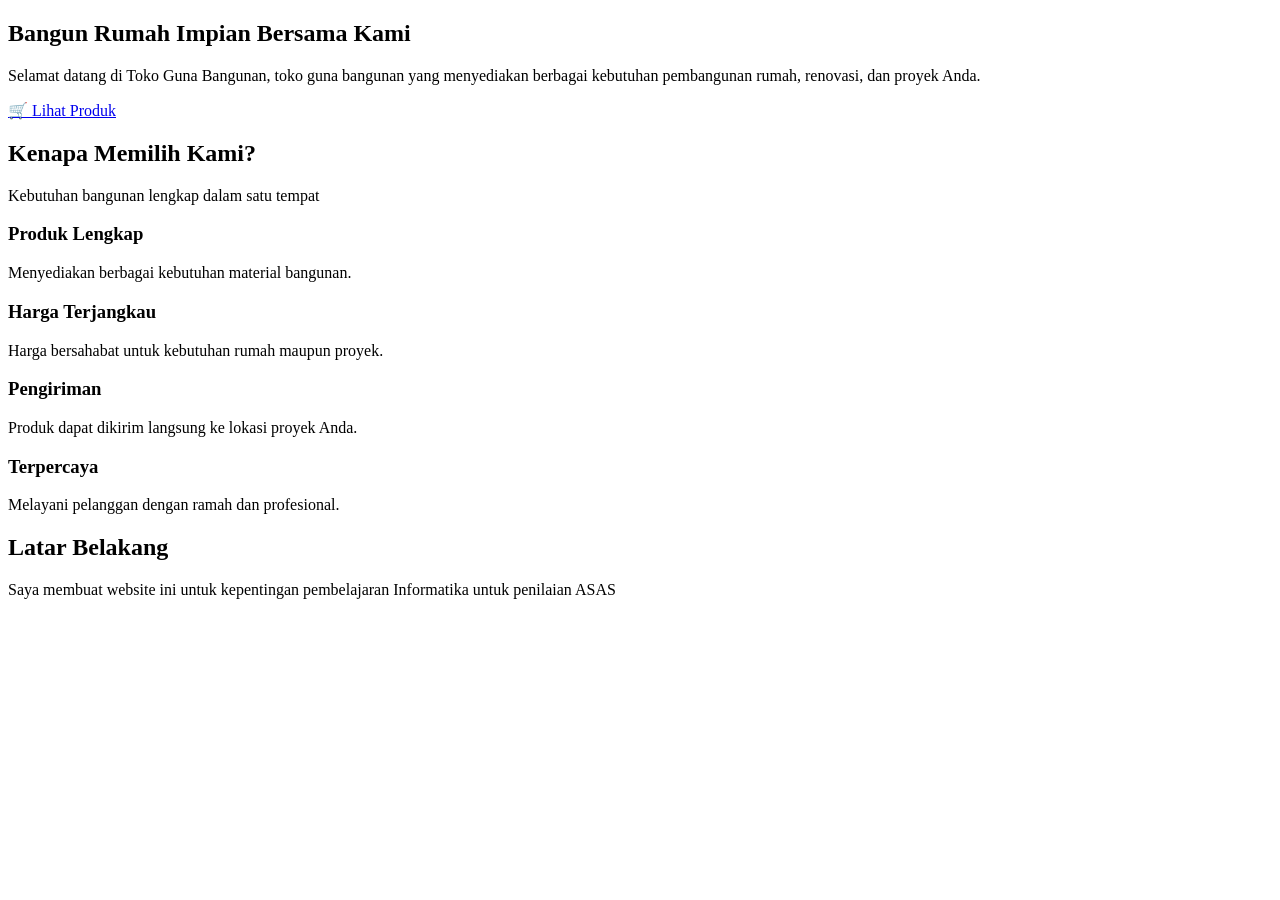
==== home2.html @ 53c45f37 "Add background section to home2.html" ====
<!DOCTYPE html>
<html lang="id">

<head>
    <meta charset="UTF-8">

    <title>Home</title>

    <link rel="stylesheet" href="style.css">
</head>

<body>

<section class="hero">

    <div class="hero-content">

        <h1>
            Bangun Rumah Impian
            <span>Bersama Kami</span>
        </h1>

        <p>
            Selamat datang di Toko Guna Bangunan,
            toko guna bangunan yang menyediakan
            berbagai kebutuhan pembangunan rumah,
            renovasi, dan proyek Anda.
        </p>

        <a href="produk2.html" class="btn">
            🛒 Lihat Produk
        </a>

    </div>

</section>


<section class="container">

    <div class="section-title">

        <h1>Kenapa Memilih Kami?</h1>

        <p>
            Kebutuhan bangunan lengkap dalam satu tempat
        </p>

    </div>


    <div class="product-grid">

        <div class="card">

            <h3>Produk Lengkap</h3>

            <p>
                Menyediakan berbagai kebutuhan
                material bangunan.
            </p>

        </div>


        <div class="card">

            <h3>Harga Terjangkau</h3>

            <p>
                Harga bersahabat untuk kebutuhan
                rumah maupun proyek.
            </p>

        </div>


        <div class="card">

            <h3> Pengiriman</h3>

            <p>
                Produk dapat dikirim langsung
                ke lokasi proyek Anda.
            </p>

        </div>


        <div class="card">

            <h3>Terpercaya</h3>

            <p>
                Melayani pelanggan dengan
                ramah dan profesional.
            </p>

            <div class="section-title">
                <h1>Latar Belakang
                </h1>
                <p> Saya membuat website ini untuk kepentingan pembelajaran Informatika untuk penilaian ASAS </p>
            </div>

        </div>

    </div>

</section>

</body>
</html>
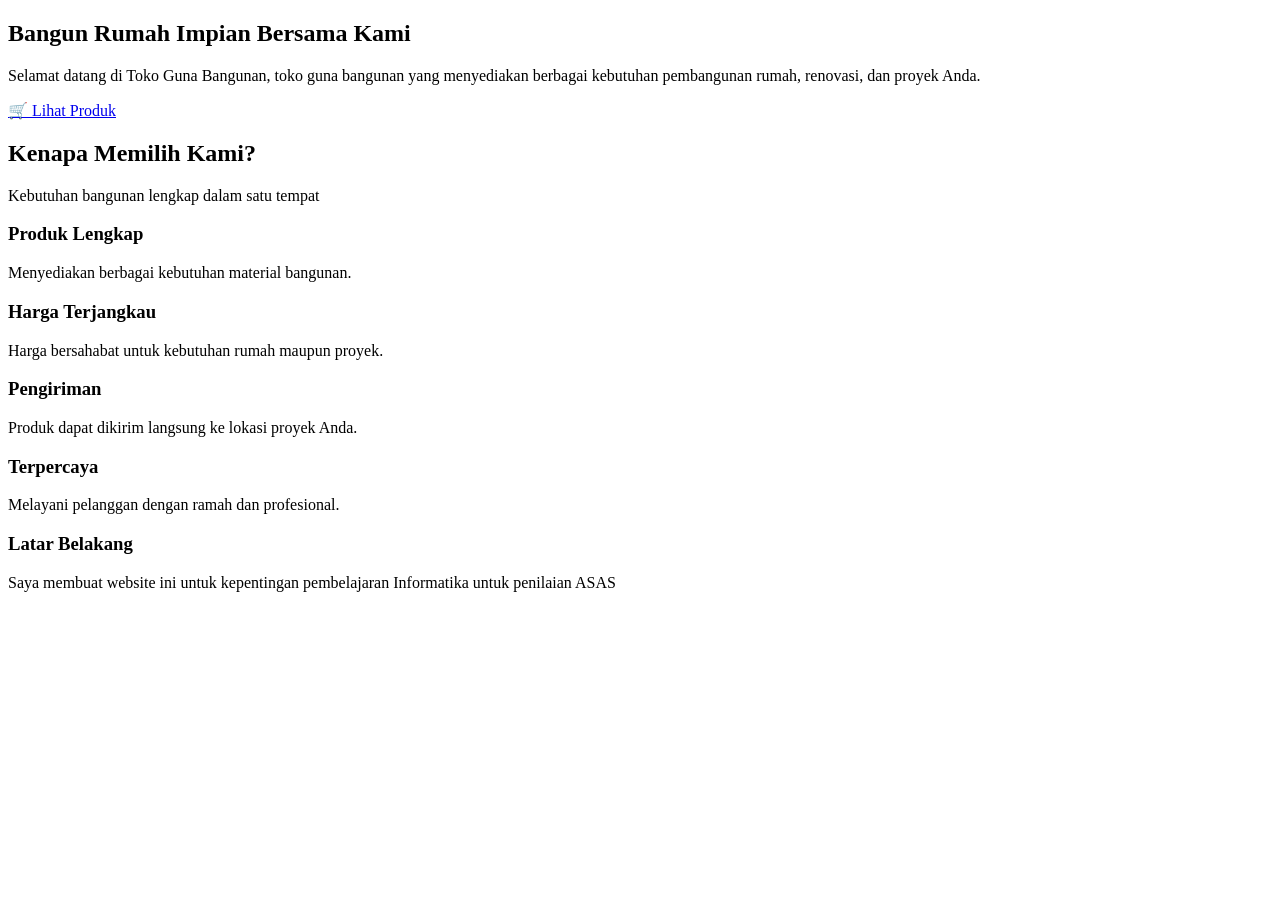
==== commit 5befd8a8: "Change div to section for section title" ====
--- a/home2.html
+++ b/home2.html
@@ -96,7 +96,7 @@
                 ramah dan profesional.
             </p>
 
-            <div class="section-title">
+            <section class="section-title">
                 <h1>Latar Belakang
                 </h1>
                 <p> Saya membuat website ini untuk kepentingan pembelajaran Informatika untuk penilaian ASAS </p>
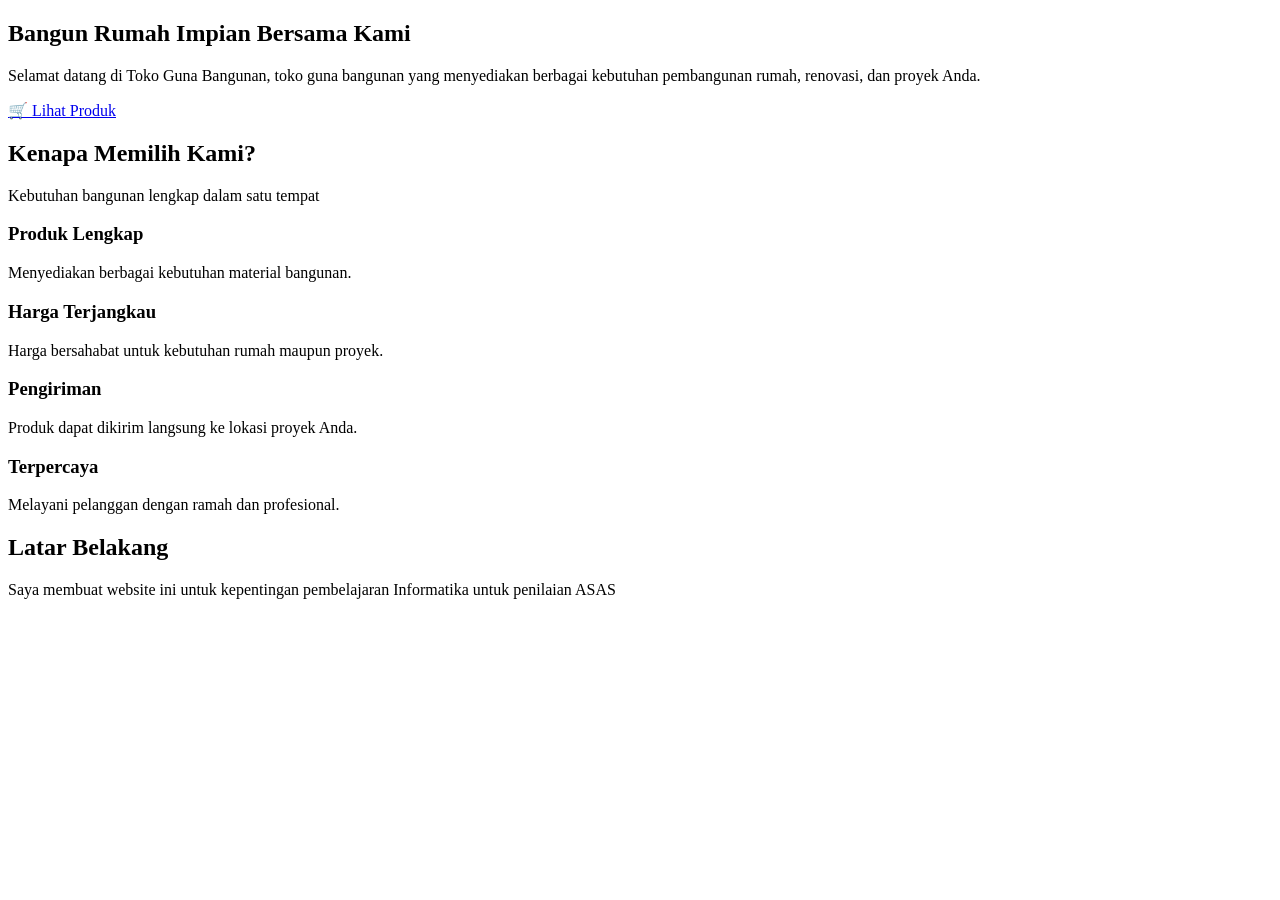
==== commit ceb8536b: "Reintroduce background section in home2.html" ====
--- a/home2.html
+++ b/home2.html
@@ -96,17 +96,18 @@
                 ramah dan profesional.
             </p>
 
-            <section class="section-title">
-                <h1>Latar Belakang
-                </h1>
-                <p> Saya membuat website ini untuk kepentingan pembelajaran Informatika untuk penilaian ASAS </p>
-            </div>
-
         </div>
 
     </div>
 
 </section>
 
+<section class="container">
+                <div class="section-title">
+                <h1>Latar Belakang
+                </h1>
+                <p> Saya membuat website ini untuk kepentingan pembelajaran Informatika untuk penilaian ASAS </p>
+                </div>
+
 </body>
 </html>
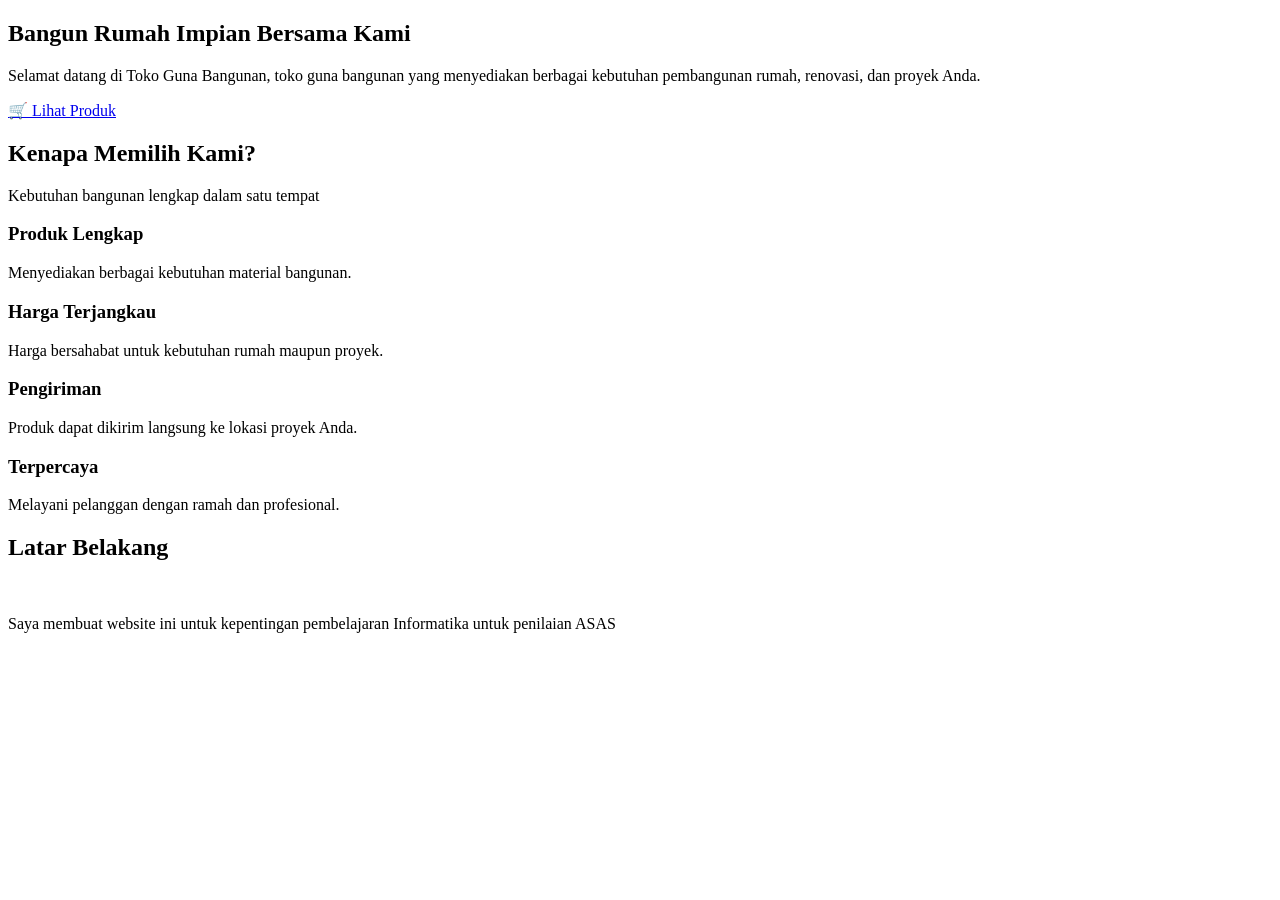
==== commit 357c864a: "Add line break and explanatory paragraph in home2.html" ====
--- a/home2.html
+++ b/home2.html
@@ -106,8 +106,9 @@
                 <div class="section-title">
                 <h1>Latar Belakang
                 </h1>
+                <br>
                 <p> Saya membuat website ini untuk kepentingan pembelajaran Informatika untuk penilaian ASAS </p>
                 </div>
-
+</section>
 </body>
 </html>
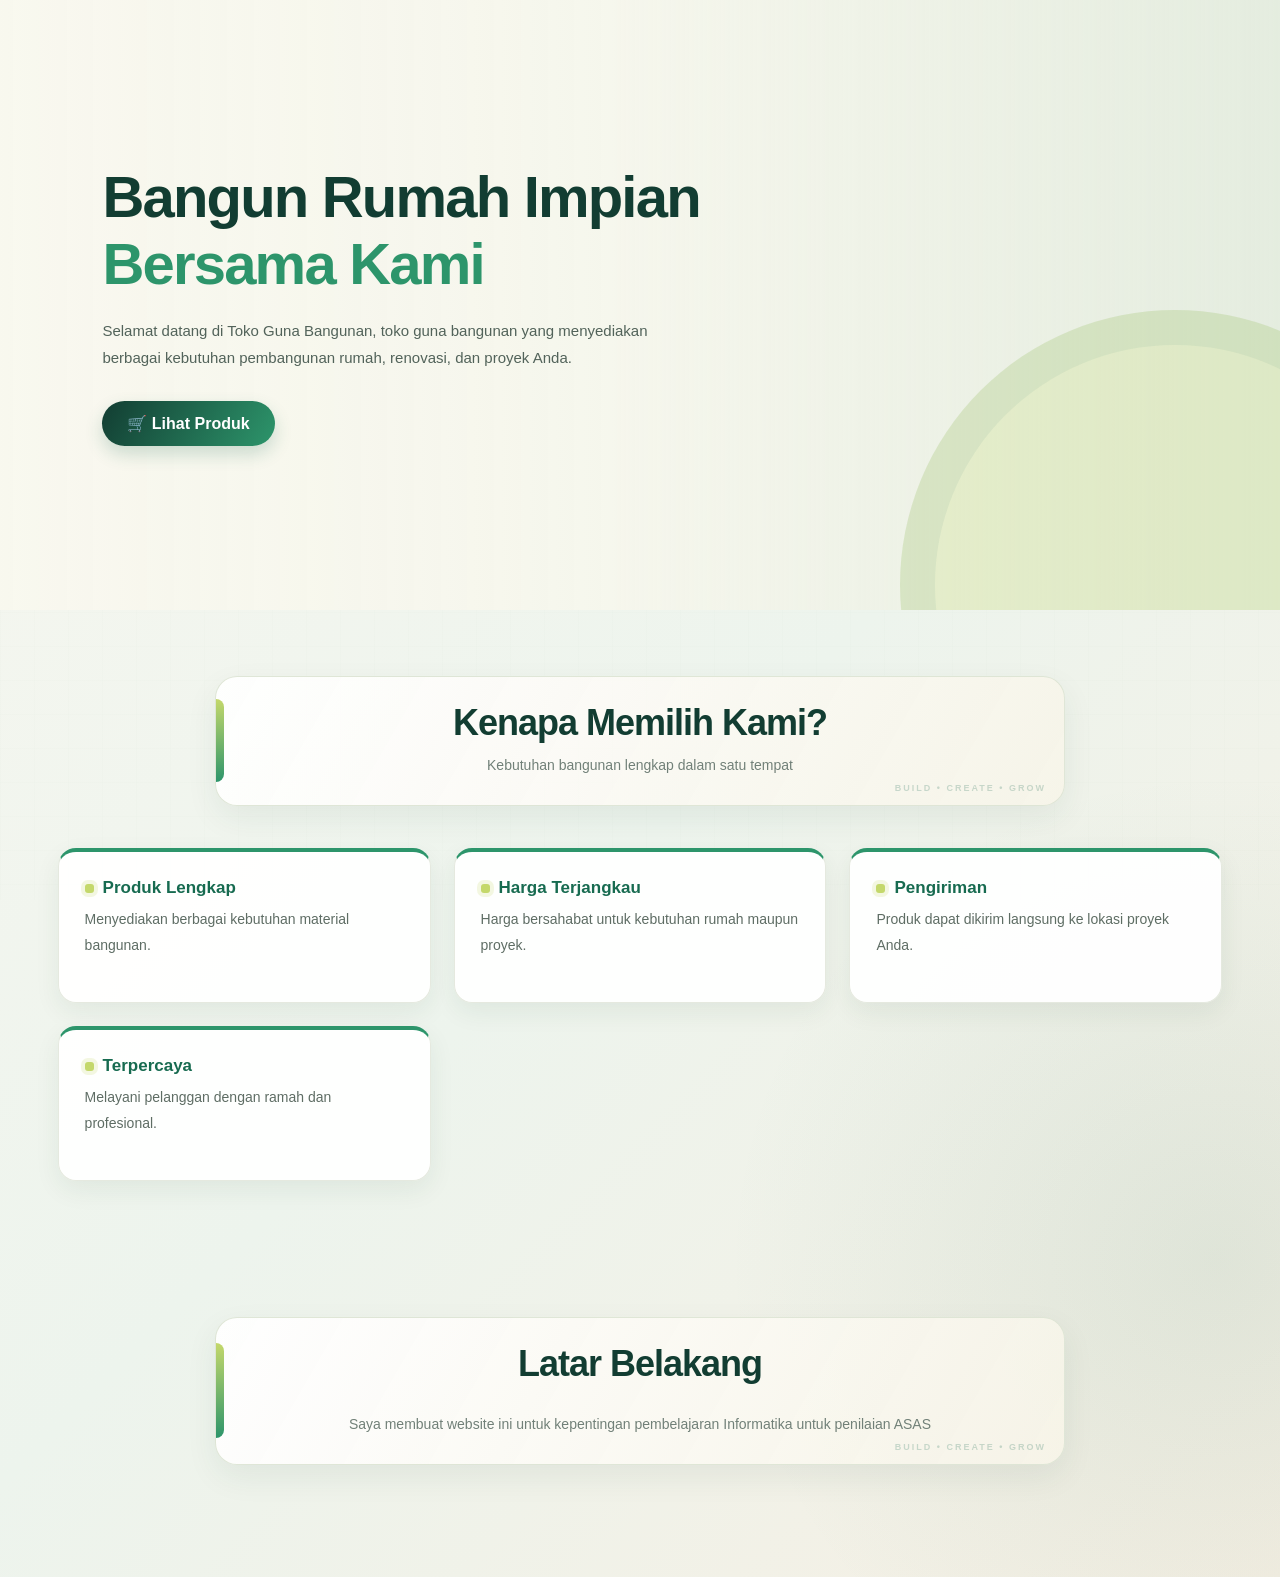
==== commit b773830e: "Update home2.html" ====
--- a/home2.html
+++ b/home2.html
@@ -6,7 +6,7 @@
 
     <title>Home</title>
 
-    <link rel="stylesheet" href="style.css">
+    <link rel="stylesheet" href="style-redesign.css">
 </head>
 
 <body>
--- a/style-redesign.css
+++ b/style-redesign.css
@@ -0,0 +1,1061 @@
+/* =================================================
+   RESET
+================================================= */
+
+* {
+    margin: 0;
+    padding: 0;
+    box-sizing: border-box;
+}
+
+html {
+    scroll-behavior: smooth;
+}
+
+body {
+    font-family: 'Poppins', sans-serif;
+    background: #f1f8f4;
+    color: #173d2a;
+}
+
+
+/* =================================================
+   HEADER
+================================================= */
+
+.header {
+    min-height: 80px;
+    display: flex;
+    align-items: center;
+    justify-content: space-between;
+    padding: 15px 7%;
+    background: linear-gradient(
+        135deg,
+        #064e3b,
+        #087f5b,
+        #16a36d
+    );
+    color: white !important;
+    box-shadow: 0 5px 20px rgba(0,0,0,0.15);
+    position: relative;
+    z-index: 99999 !important; 
+}
+
+
+/* LOGO */
+
+.logo {
+    display: flex;
+    align-items: center;
+    gap: 12px;
+}
+
+.logo-icon {
+    width: 48px;
+    height: 48px;
+    display: flex;
+    align-items: center;
+    justify-content: center;
+    border-radius: 15px;
+    background: rgba(255,255,255,0.18);
+    font-size: 25px;
+    box-shadow: inset 0 0 10px rgba(255,255,255,0.2);
+}
+
+.logo h2 {
+    font-size: 20px;
+    color: white !important;
+}
+
+.logo span {
+    font-size: 11px;
+    opacity: 0.8;
+    color: white !important;
+    display: block;
+}
+
+/* =================================================
+   NAVBAR
+================================================= */
+
+.navbar {
+    display: flex !important; 
+    gap: 12px;
+    flex-wrap: wrap;
+    position: relative;
+    z-index: 999 !important; 
+}
+
+.navbar a {
+    color: #ffffff !important; 
+    text-decoration: none !important;
+    padding: 10px 18px;
+    border-radius: 10px;
+    font-size: 14px;
+    font-weight: 600; 
+    display: inline-block !important;
+    transition: all 0.3s ease;
+}
+
+.navbar a:hover {
+    background: rgba(255, 255, 255, 0.25) !important; 
+    transform: translateY(-3px);
+    box-shadow: 0 5px 15px rgba(0,0,0,0.2);
+}
+
+
+/* =================================================
+   IFRAME
+================================================= */
+
+.iframe-content {
+    width: 100%;
+    height: 720px;
+
+    display: block;
+
+    border: none;
+
+    background: #f1f8f4;
+}
+
+
+/* =================================================
+   FOOTER
+================================================= */
+
+footer {
+    background: #063d2e;
+
+    color: white;
+
+    padding: 35px 7%;
+
+    display: grid;
+
+    grid-template-columns:
+        repeat(2, 1fr);
+
+    gap: 20px;
+}
+
+footer h3 {
+    color: #62e6a6;
+    margin-bottom: 8px;
+}
+
+footer p {
+    font-size: 13px;
+    color: #cce9dc;
+}
+
+.copyright {
+    grid-column: 1 / -1;
+
+    text-align: center;
+
+    padding-top: 20px;
+
+    border-top:
+        1px solid rgba(255,255,255,0.1);
+
+    font-size: 12px;
+
+    color: #a9cdbd;
+}
+
+
+/* =================================================
+   UMUM
+================================================= */
+
+.container {
+    width: 90%;
+    max-width: 1200px;
+
+    margin: auto;
+
+    padding: 50px 0;
+}
+
+.section-title {
+    text-align: center;
+
+    margin-bottom: 40px;
+}
+
+.section-title h1 {
+    color: #075b42;
+
+    font-size: 32px;
+}
+
+.section-title p {
+    color: #6a8276;
+
+    margin-top: 8px;
+}
+
+
+/* =================================================
+   HERO
+================================================= */
+
+.hero {
+    min-height: 650px;
+    display: flex;
+    align-items: center;
+    position: relative;
+    overflow: hidden;
+    color: #173d2a; 
+    padding: 60px 8%;
+    background-image: url("gambar/header.jpg"); 
+    background-size: cover;
+    background-position: center;
+}
+
+.hero::before {
+    content: "";
+    position: absolute;
+    top: 0; 
+    left: 0; 
+    width: 100%; 
+    height: 100%;
+    background: linear-gradient(to right, rgba(255, 255, 255, 0.96) 40%, rgba(255, 255, 255, 0.6) 70%, rgba(255, 255, 255, 0.15));
+    backdrop-filter: blur(2px); 
+    z-index: 1;
+}
+
+.hero::after {
+    content: "";
+    position: absolute;
+    width: 400px;
+    height: 400px;
+    border-radius: 50%;
+    background: rgba(6, 78, 59, 0.05); 
+    right: -100px;
+    top: -100px;
+    z-index: 1;
+}
+
+.hero-content {
+    max-width: 650px;
+    position: relative;
+    z-index: 2;
+}
+
+.hero-content h1 {
+    font-size: 52px;
+    line-height: 1.15;
+    margin-bottom: 20px;
+    color: #064e3b; 
+}
+
+.hero-content h1 span {
+    color: #087f5b; 
+}
+
+.hero-content p {
+    color: #4b5563; 
+    line-height: 1.8;
+    margin-bottom: 30px;
+    font-size: 15px;
+}
+
+
+
+/* =================================================
+   BUTTON
+================================================= */
+
+.btn {
+    display: inline-block;
+
+    padding: 13px 25px;
+
+    border-radius: 12px;
+
+    text-decoration: none;
+
+    font-weight: 600;
+
+    color: #075b42;
+
+    background: white;
+
+    transition: 0.3s;
+}
+
+.btn:hover {
+    transform: translateY(-5px) scale(1.03);
+
+    box-shadow:
+        0 12px 25px rgba(0,0,0,0.2);
+}
+
+.btn:active {
+    transform: scale(0.92);
+}
+
+
+/* =================================================
+   CARD
+================================================= */
+
+.card {
+    background: white;
+
+    padding: 25px;
+
+    border-radius: 20px;
+
+    box-shadow:
+        0 10px 30px rgba(0,70,40,0.08);
+
+    border:
+        1px solid #e1f0e8;
+
+    transition: 0.3s;
+}
+
+.card:hover {
+    transform: translateY(-10px);
+
+    box-shadow:
+        0 20px 40px rgba(0,90,50,0.15);
+}
+
+
+
+/* =================================================
+   GRID PRODUK
+================================================= */
+
+.product-grid {
+    display: grid;
+    grid-template-columns: repeat(3, 1fr);
+    gap: 28px;
+    margin-top: 20px;
+}
+
+.product-card {
+    position: relative;
+    overflow: hidden;
+
+    background: white;
+
+    border-radius: 22px;
+
+    border: 1px solid #dcefe5;
+
+    box-shadow:
+        0 8px 25px rgba(0, 70, 40, 0.08);
+
+    transition:
+        transform 0.35s ease,
+        box-shadow 0.35s ease;
+
+    cursor: pointer;
+}
+
+.product-card:hover {
+    transform: translateY(-10px);
+
+    box-shadow:
+        0 18px 40px rgba(0, 90, 50, 0.18);
+}
+
+
+/* GAMBAR PRODUK */
+
+.product-card img {
+    width: 100%;
+    height: 230px;
+
+    object-fit: cover;
+
+    display: block;
+
+    transition:
+        transform 0.5s ease,
+        filter 0.5s ease;
+}
+
+
+/* Saat mouse diarahkan */
+
+.product-card:hover img {
+    transform: scale(1.08);
+    filter: brightness(1.05);
+}
+
+
+/* Saat gambar / card ditekan */
+
+.product-card:active {
+    transform: scale(0.96);
+}
+
+.product-card:active img {
+    transform: scale(1.15) rotate(2deg);
+}
+
+
+/* BAGIAN INFORMASI */
+
+.product-info {
+    padding: 22px;
+}
+
+.product-info h3 {
+    color: #075b42;
+
+    font-size: 20px;
+
+    margin-bottom: 8px;
+}
+
+.product-info p {
+    color: #667d72;
+
+    font-size: 13px;
+
+    line-height: 1.7;
+
+    min-height: 66px;
+
+    margin-bottom: 15px;
+}
+
+.price {
+    display: inline-block;
+
+    color: white;
+
+    font-weight: 700;
+
+    font-size: 15px;
+
+    padding: 8px 13px;
+
+    border-radius: 10px;
+
+    background:
+        linear-gradient(
+            135deg,
+            #056b49,
+            #10a96c
+        );
+}
+
+
+/* =================================================
+   FORM
+================================================= */
+
+.form-box {
+    max-width: 700px;
+
+    margin: auto;
+
+    background: white;
+
+    padding: 35px;
+
+    border-radius: 25px;
+
+    box-shadow:
+        0 10px 35px rgba(0,80,50,0.1);
+}
+
+.form-group {
+    margin-bottom: 20px;
+}
+
+.form-group label {
+    display: block;
+
+    margin-bottom: 8px;
+
+    font-weight: 600;
+
+    color: #075b42;
+}
+
+.form-group input,
+.form-group select,
+.form-group textarea {
+    width: 100%;
+
+    padding: 13px 15px;
+
+    border:
+        1px solid #cfe5d9;
+
+    border-radius: 10px;
+
+    outline: none;
+
+    font-family: inherit;
+
+    transition: 0.3s;
+}
+
+.form-group input:focus,
+.form-group select:focus,
+.form-group textarea:focus {
+    border-color: #0a9b63;
+
+    box-shadow:
+        0 0 0 3px rgba(10,155,99,0.1);
+}
+
+textarea {
+    min-height: 120px;
+
+    resize: vertical;
+}
+
+.btn-submit {
+    width: 100%;
+
+    border: none;
+
+    cursor: pointer;
+
+    padding: 14px;
+
+    border-radius: 12px;
+
+    color: white;
+
+    font-size: 15px;
+
+    font-weight: 600;
+
+    background:
+        linear-gradient(
+            135deg,
+            #056b49,
+            #10a96c
+        );
+
+    transition: 0.3s;
+}
+
+.btn-submit:hover {
+    transform: translateY(-3px);
+
+    box-shadow:
+        0 10px 20px rgba(0,120,70,0.2);
+}
+
+.btn-submit:active {
+    transform: scale(0.95);
+}
+
+
+/* =================================================
+   RESPONSIVE
+================================================= */
+
+@media (max-width: 900px) {
+
+    .header {
+        flex-direction: column;
+
+        gap: 15px;
+    }
+
+    .product-grid {
+        grid-template-columns:
+            repeat(2, 1fr);
+    }
+
+    .hero-content h1 {
+        font-size: 40px;
+    }
+
+}
+
+@media (max-width: 600px) {
+
+    .product-grid {
+        grid-template-columns: 1fr;
+    }
+
+    .navbar {
+        justify-content: center;
+    }
+
+    .navbar a {
+        font-size: 11px;
+        padding: 8px 10px;
+    }
+
+    .hero {
+        min-height: 550px;
+
+        padding: 40px 7%;
+    }
+
+    .hero-content h1 {
+        font-size: 34px;
+    }
+
+    footer {
+        grid-template-columns: 1fr;
+    }
+
+    .iframe-content {
+        height: 800px;
+    }
+}
+
+
+
+/* =========================================================
+   REDESAIN TOKO GUNA BANGUNAN
+   Tema: modern building supply - forest green, sand & stone
+   Tambahan ini menimpa beberapa aturan lama tanpa
+   mengubah struktur HTML dan navigasi iframe.
+========================================================= */
+
+:root {
+    --green-dark: #123d32;
+    --green: #176b50;
+    --green-light: #2d956b;
+    --lime: #c4d86b;
+    --sand: #f3ead9;
+    --cream: #fbf8f1;
+    --ink: #263b34;
+    --muted: #718078;
+    --line: #e4e8df;
+}
+
+/* Latar halaman dalam iframe */
+body {
+    background:
+        radial-gradient(circle at 8% 8%, rgba(196,216,107,.17), transparent 25%),
+        radial-gradient(circle at 95% 80%, rgba(23,107,80,.09), transparent 28%),
+        linear-gradient(135deg, #f8f7f0 0%, #edf4ed 52%, #f5efe3 100%);
+    color: var(--ink);
+    min-height: 100vh;
+}
+
+/* Tekstur garis tipis seperti pola denah bangunan */
+body::before {
+    content: "";
+    position: fixed;
+    inset: 0;
+    pointer-events: none;
+    z-index: -1;
+    opacity: .22;
+    background-image:
+        linear-gradient(rgba(23,107,80,.045) 1px, transparent 1px),
+        linear-gradient(90deg, rgba(23,107,80,.045) 1px, transparent 1px);
+    background-size: 34px 34px;
+}
+
+/* Header utama */
+.header {
+    background: linear-gradient(115deg, #103c31 0%, #176b50 58%, #27845d 100%);
+    padding: 16px 6%;
+    min-height: 88px;
+    border-bottom: 4px solid var(--lime);
+    box-shadow: 0 8px 28px rgba(15,55,42,.2);
+}
+
+.logo-icon {
+    background: linear-gradient(145deg, rgba(255,255,255,.24), rgba(255,255,255,.08));
+    border: 1px solid rgba(255,255,255,.25);
+    border-radius: 16px;
+}
+
+.logo h2 {
+    letter-spacing: -.5px;
+    font-size: 19px;
+}
+
+.logo span {
+    letter-spacing: 1.5px;
+    text-transform: uppercase;
+    font-size: 9px;
+}
+
+.navbar {
+    gap: 5px;
+}
+
+.navbar a {
+    border: 1px solid transparent;
+    border-radius: 30px;
+    padding: 10px 15px;
+    font-size: 13px;
+}
+
+.navbar a:hover,
+.navbar a:focus {
+    background: rgba(255,255,255,.16) !important;
+    border-color: rgba(255,255,255,.25);
+    transform: translateY(-2px);
+}
+
+/* Area isi dan judul di setiap halaman */
+.container {
+    width: min(91%, 1180px);
+    padding: 58px 0 70px;
+}
+
+.section-title {
+    position: relative;
+    margin: 8px auto 42px;
+    padding: 25px 20px 27px;
+    max-width: 850px;
+    border-radius: 22px;
+    background: linear-gradient(120deg, rgba(255,255,255,.92), rgba(247,244,232,.88));
+    border: 1px solid rgba(220,228,211,.9);
+    box-shadow: 0 12px 32px rgba(35,70,52,.07);
+    overflow: hidden;
+}
+
+.section-title::before {
+    content: "";
+    position: absolute;
+    width: 8px;
+    height: 65%;
+    left: 0;
+    top: 17%;
+    border-radius: 0 8px 8px 0;
+    background: linear-gradient(var(--lime), var(--green-light));
+}
+
+.section-title::after {
+    content: "BUILD • CREATE • GROW";
+    position: absolute;
+    right: 18px;
+    bottom: 12px;
+    color: rgba(23,107,80,.22);
+    font-size: 9px;
+    font-weight: 800;
+    letter-spacing: 2px;
+}
+
+.section-title h1 {
+    color: var(--green-dark);
+    font-size: clamp(27px, 4vw, 36px);
+    font-weight: 800;
+    letter-spacing: -1px;
+}
+
+.section-title p {
+    color: var(--muted);
+    font-size: 14px;
+    line-height: 1.8;
+    max-width: 650px;
+    margin: 9px auto 0;
+}
+
+/* Kartu informasi */
+.card {
+    position: relative;
+    background: rgba(255,255,255,.94);
+    padding: 28px;
+    border-radius: 18px;
+    border: 1px solid #e5e9df;
+    border-top: 4px solid var(--green-light);
+    box-shadow: 0 9px 26px rgba(32,68,49,.07);
+    transition: transform .25s ease, box-shadow .25s ease;
+}
+
+.card:hover {
+    transform: translateY(-5px);
+    box-shadow: 0 16px 34px rgba(32,68,49,.12);
+}
+
+.card h2 {
+    color: var(--green-dark);
+    font-size: 22px;
+    margin-bottom: 13px;
+}
+
+.card h3 {
+    color: var(--green);
+    font-size: 17px;
+    margin-bottom: 9px;
+}
+
+.card p {
+    color: #5e6d64;
+    line-height: 1.85;
+    font-size: 14px;
+}
+
+/* Grid keunggulan dan kartu produk */
+.product-grid {
+    gap: 23px;
+}
+
+.product-grid .card {
+    min-height: 155px;
+    padding: 26px;
+}
+
+.product-grid .card h3 {
+    display: flex;
+    align-items: center;
+    gap: 9px;
+}
+
+.product-grid .card h3::before {
+    content: "";
+    display: inline-block;
+    width: 9px;
+    height: 9px;
+    flex: 0 0 9px;
+    border-radius: 3px;
+    background: var(--lime);
+    box-shadow: 0 0 0 4px rgba(196,216,107,.2);
+}
+
+.product-card {
+    border: 1px solid #e4e8dc;
+    border-radius: 18px;
+    background: #fff;
+}
+
+.product-card img {
+    background: var(--sand);
+}
+
+.product-info h3 {
+    color: var(--green-dark);
+}
+
+.price {
+    background: linear-gradient(120deg, var(--green-dark), var(--green-light));
+    border-radius: 30px;
+    padding: 9px 16px;
+}
+
+/* Hero halaman Home */
+.hero {
+    min-height: 610px;
+    padding: 75px 8%;
+    background-color: #dce8d9;
+    background-position: center;
+    background-size: cover;
+}
+
+.hero::before {
+    background:
+        linear-gradient(90deg,
+            rgba(249,248,239,.97) 0%,
+            rgba(249,248,239,.88) 48%,
+            rgba(249,248,239,.30) 100%);
+    backdrop-filter: blur(1px);
+}
+
+.hero::after {
+    width: 480px;
+    height: 480px;
+    right: -170px;
+    top: auto;
+    bottom: -250px;
+    background: rgba(196,216,107,.22);
+    border: 35px solid rgba(23,107,80,.06);
+}
+
+.hero-content {
+    max-width: 680px;
+}
+
+.hero-content h1 {
+    color: var(--green-dark);
+    font-size: clamp(38px, 5vw, 58px);
+    letter-spacing: -1.8px;
+}
+
+.hero-content h1 span {
+    color: var(--green-light);
+    display: block;
+}
+
+.hero-content p {
+    max-width: 570px;
+    color: #52635a;
+    font-size: 15px;
+}
+
+.btn,
+.btn-submit {
+    background: linear-gradient(120deg, var(--green-dark), var(--green-light));
+    color: #fff;
+    border: none;
+    border-radius: 30px;
+    box-shadow: 0 8px 18px rgba(23,107,80,.2);
+}
+
+.btn:hover,
+.btn-submit:hover {
+    box-shadow: 0 12px 24px rgba(23,107,80,.28);
+}
+
+/* Form pemesanan */
+.form-box {
+    background: rgba(255,255,255,.96);
+    border: 1px solid #e5e9df;
+    border-top: 5px solid var(--green-light);
+    border-radius: 22px;
+    box-shadow: 0 15px 38px rgba(32,68,49,.09);
+}
+
+.form-group label {
+    color: var(--green-dark);
+    font-size: 14px;
+}
+
+.form-group input,
+.form-group select,
+.form-group textarea {
+    background: #fcfdf9;
+    border: 1px solid #dce5d9;
+    border-radius: 12px;
+    color: var(--ink);
+}
+
+.form-group input:focus,
+.form-group select:focus,
+.form-group textarea:focus {
+    border-color: var(--green-light);
+    box-shadow: 0 0 0 4px rgba(45,149,107,.12);
+}
+
+/* Link sumber/referensi */
+.card a {
+    color: var(--green);
+    font-weight: 700;
+    text-decoration: none;
+    text-underline-offset: 4px;
+}
+
+.card a:hover {
+    color: #a0a936;
+    text-decoration: underline;
+}
+
+/* Footer halaman utama */
+footer {
+    position: relative;
+    background: linear-gradient(115deg, #102f28, #164b3a 65%, #1d6347);
+    border-top: 4px solid var(--lime);
+    padding: 38px 7%;
+}
+
+footer h3 {
+    color: #d0e68a;
+    letter-spacing: .3px;
+}
+
+footer p {
+    line-height: 1.9;
+}
+
+.copyright {
+    border-top-color: rgba(255,255,255,.18);
+}
+
+/* Tampilan iframe */
+.iframe-content {
+    background: transparent;
+    min-height: 720px;
+}
+
+/* Responsif untuk tablet dan HP */
+@media (max-width: 900px) {
+    .header {
+        padding: 18px 5%;
+    }
+
+    .navbar {
+        justify-content: center;
+    }
+
+    .hero {
+        min-height: 560px;
+    }
+
+    .container {
+        padding-top: 38px;
+    }
+}
+
+@media (max-width: 600px) {
+    .header {
+        gap: 18px;
+    }
+
+    .logo h2 {
+        font-size: 17px;
+    }
+
+    .navbar {
+        gap: 4px;
+    }
+
+    .navbar a {
+        padding: 8px 11px;
+        font-size: 11px;
+    }
+
+    .container {
+        width: 92%;
+        padding: 32px 0 45px;
+    }
+
+    .section-title {
+        padding: 22px 16px 28px;
+        margin-bottom: 28px;
+    }
+
+    .section-title::after {
+        font-size: 7px;
+    }
+
+    .card,
+    .form-box {
+        padding: 21px;
+        border-radius: 16px;
+    }
+
+    .hero {
+        min-height: 520px;
+        padding: 38px 7%;
+    }
+
+    .hero::before {
+        background: rgba(249,248,239,.88);
+    }
+
+    .hero-content h1 {
+        font-size: 36px;
+    }
+
+    .hero-content p {
+        font-size: 14px;
+    }
+
+    .iframe-content {
+        height: 850px;
+    }
+}
+
+@media (prefers-reduced-motion: reduce) {
+    *,
+    *::before,
+    *::after {
+        scroll-behavior: auto !important;
+        transition-duration: .01ms !important;
+        animation-duration: .01ms !important;
+    }
+}
